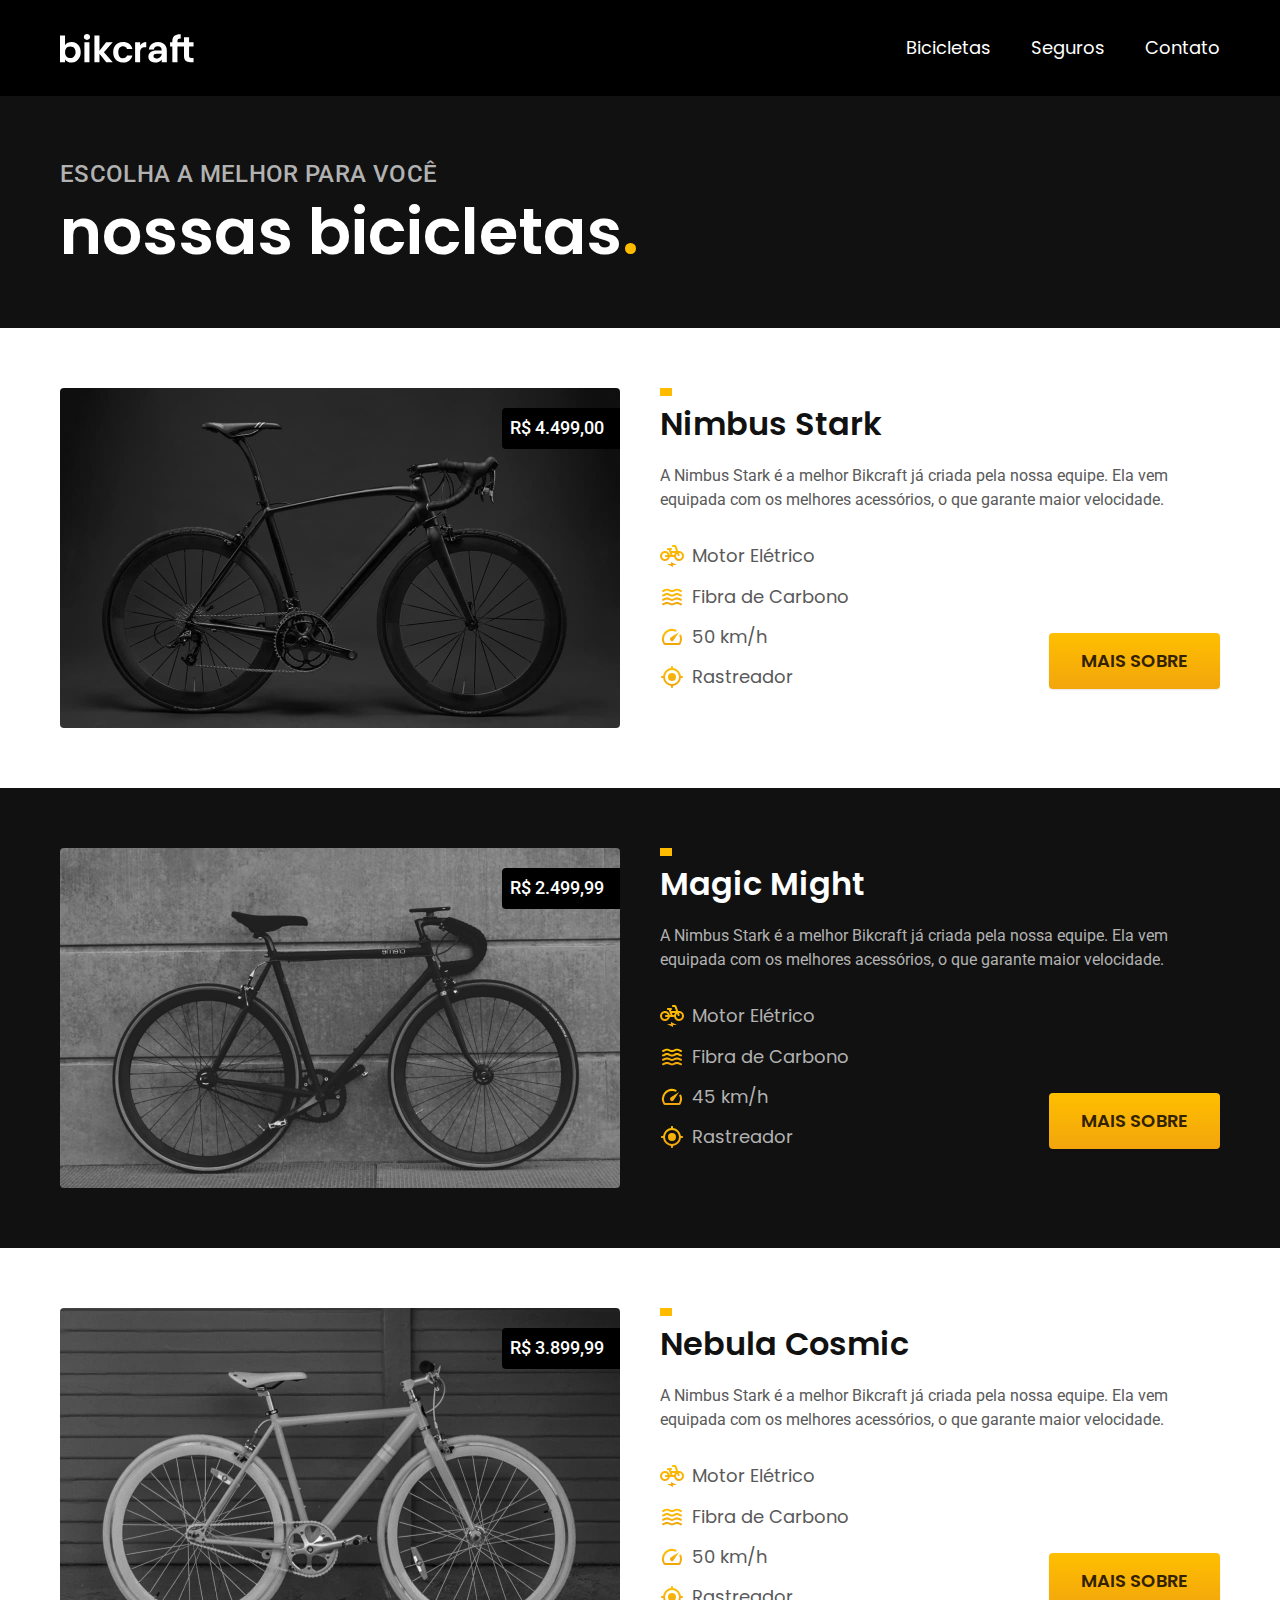
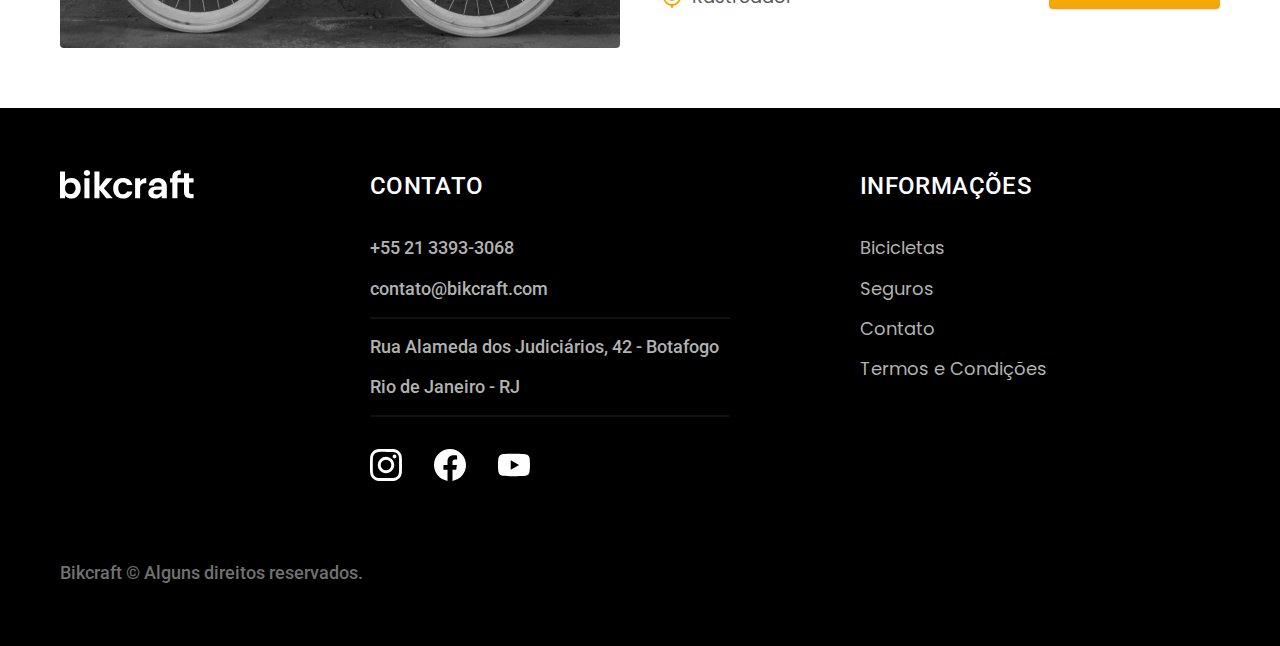
==== bicicletas.html @ 7a1bf6e2 "Inicializando página de bicicletas" ====
<!DOCTYPE html>
<html lang="pt-br">
<head>
  <meta charset="UTF-8">
  <meta http-equiv="X-UA-Compatible" content="IE=edge">
  <meta name="viewport" content="width=device-width, initial-scale=1.0">
  <meta name ="description" content="Termos e Condições">
    <link rel="stylesheet" href="css/style.css">
    <link rel="preconnect" href="https://fonts.googleapis.com">
    <link rel="preconnect" href="https://fonts.gstatic.com" crossorigin>
    <link href="https://fonts.googleapis.com/css2?family=Baloo+2:wght@400;500;600;700&family=IBM+Plex+Mono:ital,wght@0,100;0,200;0,300;0,400;0,500;0,600;0,700;1,100;1,200;1,300;1,400;1,500;1,600;1,700&family=Poppins:wght@400;600&family=Roboto:wght@400;500&display=swap" rel="stylesheet">
    <link rel="preconnect" href="https://fonts.googleapis.com">
    <link rel="preconnect" href="https://fonts.gstatic.com" crossorigin>
    <link href="https://fonts.googleapis.com/css2?family=Baloo+2:wght@400;500;600;700&family=IBM+Plex+Mono:ital,wght@0,100;0,200;0,300;0,400;0,500;0,600;0,700;1,100;1,200;1,300;1,400;1,500;1,600;1,700&family=Merriweather:ital,wght@1,900&family=Poppins:wght@400;600&family=Roboto:ital@0;1&display=swap" rel="stylesheet">
  <title>Bicicletas | Bikcraft</title>
</head>
<body id="bicicletas">
  <header class="header-bg">
    <div class="header-container container">
      <a href="./">
        <img src="./img/bikcraft.svg" alt="Logomarca Bikcraft">
      </a>
      <!--Navegação primária do site-->
      <nav aria-label="primaria">
        <ul class="header-menu font-1-m cor-0">
          <li><a href="./bicicletas.html">Bicicletas</a></li>
          <li><a href="./seguros.html">Seguros</a></li>
          <li><a href="./contato.html">Contato</a></li>
        </ul>
      </nav>
    </div>
  </header>

  <main>
    <div class="titulo-bg">
      <div class="titulo container">
        <p class="font-2-l-b cor-5">Escolha a melhor para você</p>
        <h1 class="font-1-xxl cor-0">nossas bicicletas<span class="cor-p1">.</span></h1>
      </div>
    </div>

      <div class="bicicletas container">
        <div class="bicicletas-imagem">
          <img src="./img/bicicletas/nimbus.jpg" alt="Bicicleta preta Nimbus">
          <span class="font-2-m cor-0">R$ 4.499,00</span>
        </div>

        <div class="bicicletas-conteudo">
          <h2 class="font-1-xl">Nimbus Stark</h2>
          <p class="font-2-s cor-8">A Nimbus Stark é a melhor Bikcraft já criada pela nossa equipe. Ela vem equipada com os melhores acessórios, o que garante maior velocidade.</p>
          <ul class="font-1-m cor-8">
            <li>
              <img src="./img/icones/eletrica.svg" alt="">
              Motor Elétrico
            </li>

            <li>
              <img src="./img/icones/carbono.svg" alt="">
              Fibra de Carbono
            </li>

            <li>
              <img src="./img/icones/velocidade.svg" alt="">
              50 km/h
            </li>

            <li>
              <img src="./img/icones/rastreador.svg" alt="">
              Rastreador
            </li>
          </ul>
          <a class="botao seta" href="./bicicletas/nimbus.html">Mais Sobre</a>
        </div>
      </div>
  

    <div class="bicicletas-bg">
      <div class="bicicletas container">
        <div class="bicicletas-imagem">
          <img src="./img/bicicletas/magic.jpg" alt="Bicicleta preta Magic">
          <span class="font-2-m cor-0">R$ 2.499,99</span>
        </div>

        <div class="bicicletas-conteudo">
          <h2 class="font-1-xl cor-0">Magic Might</h2>
          <p class="font-2-s cor-5">A Nimbus Stark é a melhor Bikcraft já criada pela nossa equipe. Ela vem equipada com os melhores acessórios, o que garante maior velocidade.</p>
          <ul class="font-1-m cor-5">
            <li>
              <img src="./img/icones/eletrica.svg" alt="">
              Motor Elétrico
            </li>

            <li>
              <img src="./img/icones/carbono.svg" alt="">
              Fibra de Carbono
            </li>

            <li>
              <img src="./img/icones/velocidade.svg" alt="">
              45 km/h
            </li>

            <li>
              <img src="./img/icones/rastreador.svg" alt="">
              Rastreador
            </li>
          </ul>
          <a class="botao seta" href="./bicicletas/magic.html">Mais Sobre</a>
        </div>
      </div>
    </div>

    <div class="bicicletas container">
        <div class="bicicletas-imagem">
          <img src="./img/bicicletas/nebula.jpg" alt="Bicicleta branca Nebula">
          <span class="font-2-m cor-0">R$ 3.899,99</span>
        </div>

        <div class="bicicletas-conteudo">
          <h2 class="font-1-xl">Nebula Cosmic</h2>
          <p class="font-2-s cor-8">A Nimbus Stark é a melhor Bikcraft já criada pela nossa equipe. Ela vem equipada com os melhores acessórios, o que garante maior velocidade.</p>
          <ul class="font-1-m cor-8">
            <li>
              <img src="./img/icones/eletrica.svg" alt="">
              Motor Elétrico
            </li>

            <li>
              <img src="./img/icones/carbono.svg" alt="">
              Fibra de Carbono
            </li>

            <li>
              <img src="./img/icones/velocidade.svg" alt="">
              50 km/h
            </li>

            <li>
              <img src="./img/icones/rastreador.svg" alt="">
              Rastreador
            </li>
          </ul>
          <a class="botao seta" href="./bicicletas/nebula.html">Mais Sobre</a>
      </div>
      </div>
  </main>

  <footer class="footer-bg">
    <div class="footer container">
      <img src="./img/bikcraft.svg" alt="Bikcraft">
      <div class="footer-contato">
        <h3 class="font-2-l-b cor-0">Contato</h3>
        <ul class="font-2-m cor-5">
          <li><a href="tel:+552133933068">+55 21 3393-3068</a></li><!-- com o href assim pelo celular ao clicar no link direciona para ligar para o número-->
          <li><a href="mailto:contato@bikcraft.com">contato@bikcraft.com</a></li>
          <li>Rua Alameda dos Judiciários, 42 - Botafogo</li>
          <li>Rio de Janeiro - RJ</li>
        </ul>
        <div class="footer-redes">
          <a href="./">
            <img src="./img/redes/instagram.svg" class="img-icone" alt="Instagram">
          </a>

          <a href="./">
            <img src="./img/redes/facebook.svg" class="img-icone" alt="Facebook">
          </a>

          <a href="./">
            <img src="./img/redes/youtube.svg" class="img-icone" alt="Youtube">
          </a>
        </div>
      </div>

      <div class="footer-informacoes">
        <h3 class="font-2-l-b cor-0">Informações</h3>
        <nav>
          <ul class="font-1-m cor-5">
            <li><a href="./bicicletas.html">Bicicletas</a></li>
            <li><a href="./seguros.html">Seguros</a></li>
            <li><a href="./contato.html">Contato</a></li>
            <li><a href="./termos.html">Termos e Condições</a></li>
          </ul>
        </nav>
      </div>
      <p class="footer-copy font-2-m cor-6">Bikcraft © Alguns direitos reservados.</p>
    </div>
  </footer>
</body>
</html>
---- css/style.css ----
/*Importando tudo diretamente no style*/
@import"../css/global/header.css";
@import"../css/global/footer.css";
@import"../css/global/global.css";


@import"../css/utilidades/tipografia.css";
@import"../css/utilidades/cores.css";

/*Utilidades*/
@import"../css/utilidades/componentes.css";

/*Bicicletas*/
@import"../css/bicicletas/bicicletas-lista.css";
@import"../css/bicicletas/bicicletas.css";

/*Página home*/
@import"../css/home/introducao.css";
@import"../css/home/tecnologia.css";
@import"../css/home/parceiros.css";
@import"../css/home/depoimento.css";

/*Seguros*/
@import"../css/seguros/seguros.css";

/*Termos*/
@import"../css/termos/termos.css";
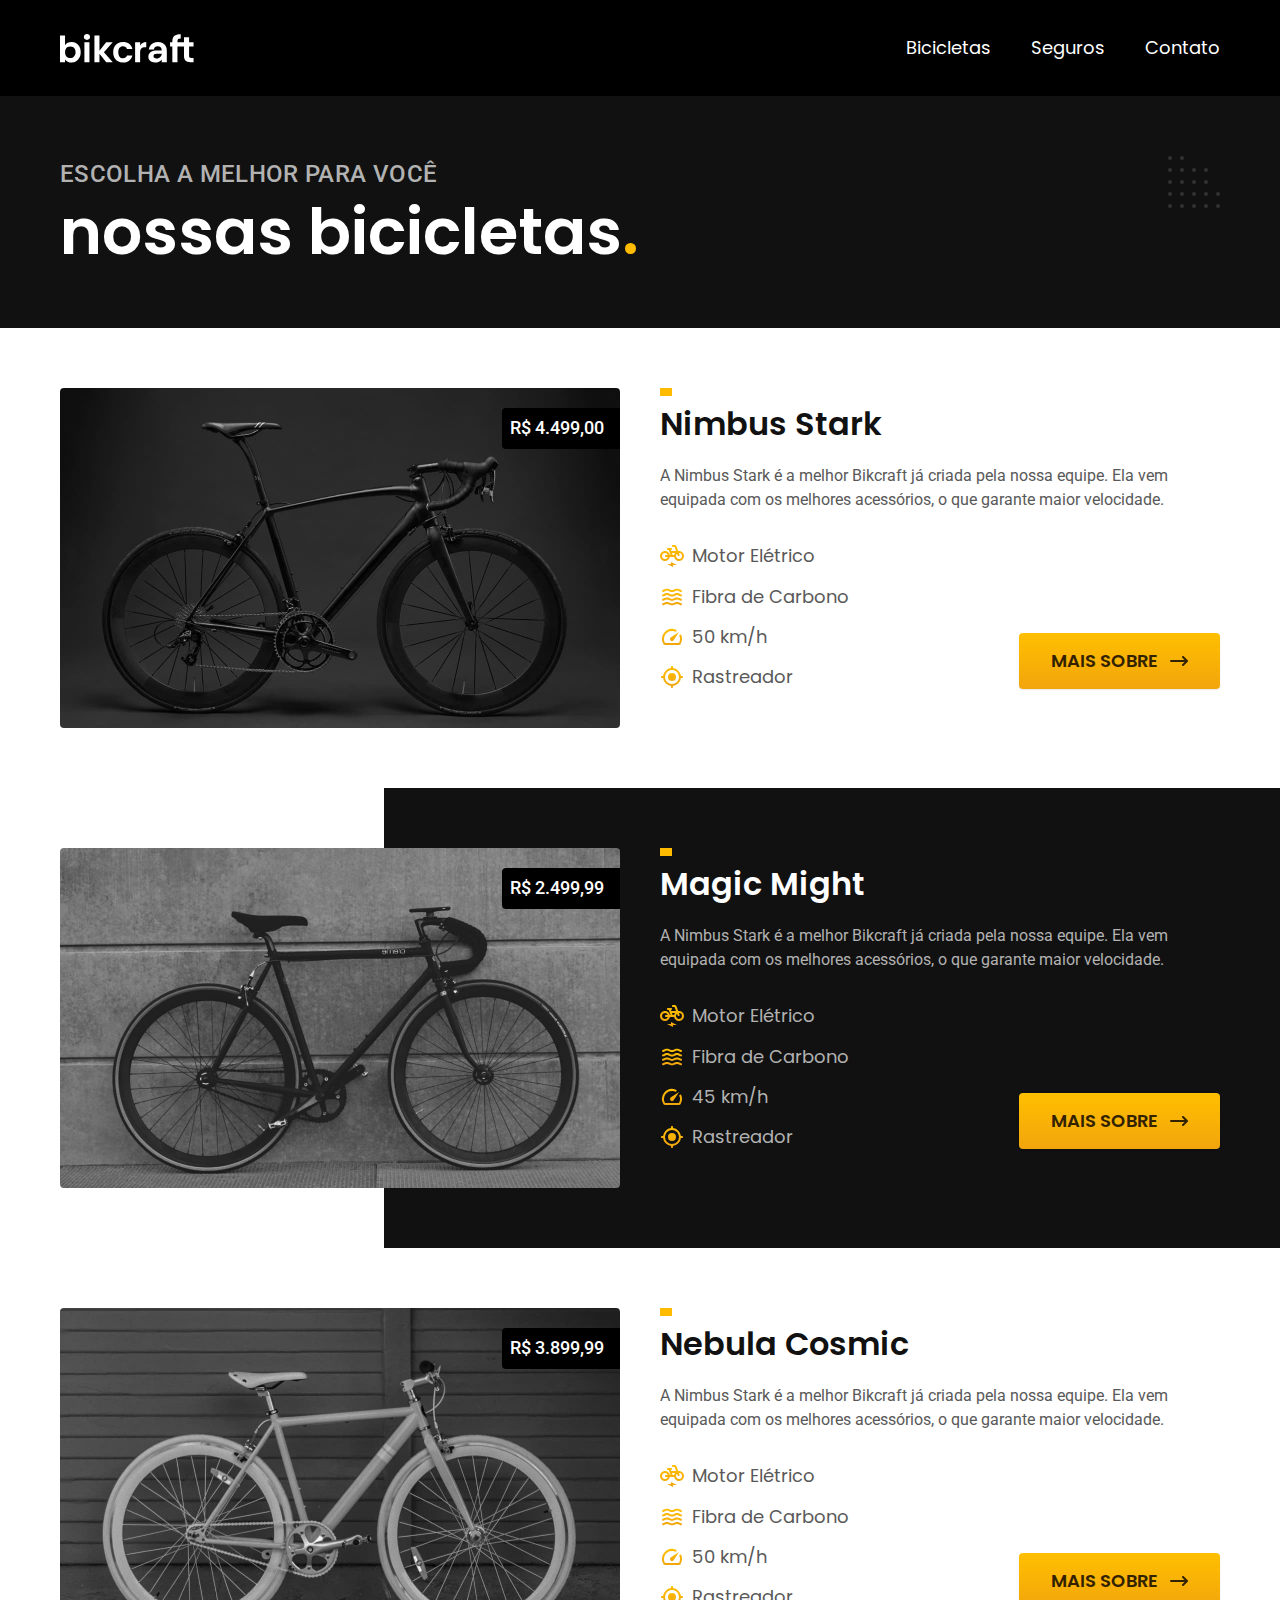
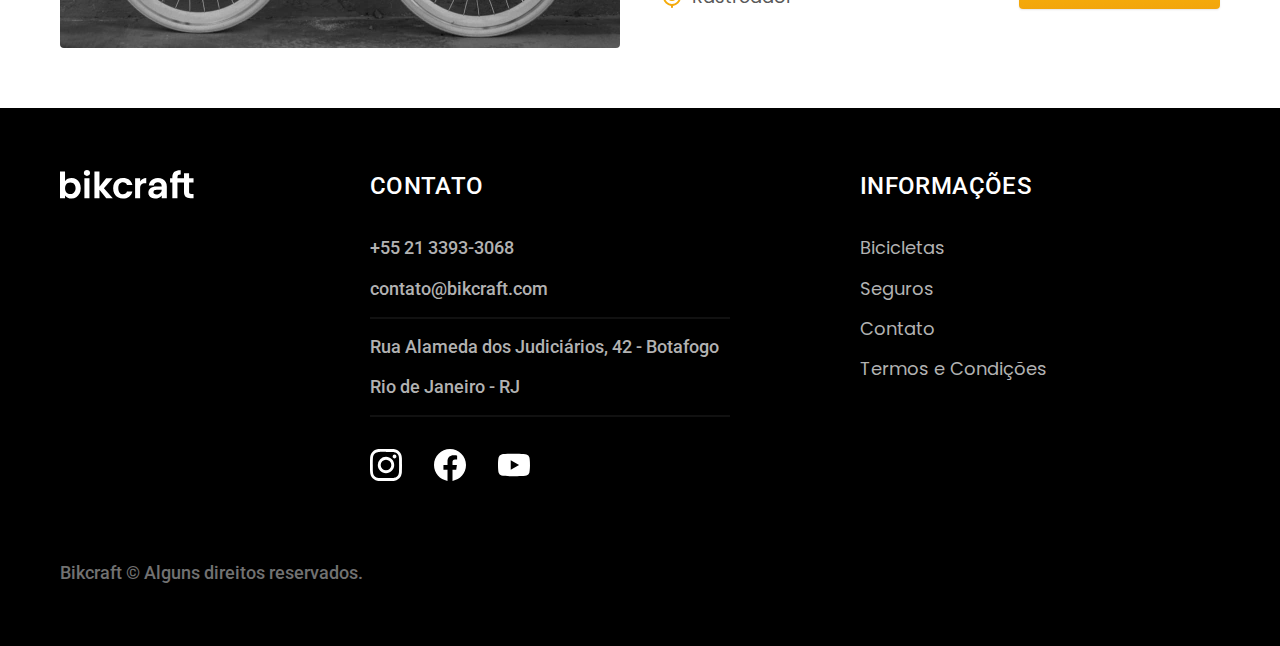
==== commit 6e067ec1: "Alterações de acessibilidade" ====
--- a/bicicletas.html
+++ b/bicicletas.html
@@ -4,7 +4,8 @@
   <meta charset="UTF-8">
   <meta http-equiv="X-UA-Compatible" content="IE=edge">
   <meta name="viewport" content="width=device-width, initial-scale=1.0">
-  <meta name ="description" content="Termos e Condições">
+  <meta name ="description" content="Bicicletas">
+    <link rel="preload" href="css/style.css" as="style">
     <link rel="stylesheet" href="css/style.css">
     <link rel="preconnect" href="https://fonts.googleapis.com">
     <link rel="preconnect" href="https://fonts.gstatic.com" crossorigin>
--- a/css/style.css
+++ b/css/style.css
@@ -9,10 +9,15 @@
 
 /*Utilidades*/
 @import"../css/utilidades/componentes.css";
+@import"../css/utilidades/formulario.css";
 
 /*Bicicletas*/
 @import"../css/bicicletas/bicicletas-lista.css";
 @import"../css/bicicletas/bicicletas.css";
+
+/*Bicicleta*/
+@import"../bicicleta/bicicleta.css";
+@import"../bicicleta/seguro.css";
 
 /*Página home*/
 @import"../css/home/introducao.css";
@@ -22,6 +27,17 @@
 
 /*Seguros*/
 @import"../css/seguros/seguros.css";
+@import"../css/seguros/vantagens.css";
+@import"../css/seguros/perguntas.css";
+
+/*Contato*/
+@import"../css/contato/contato.css";
+@import"../css/contato/lojas.css";
+@import"../css/contato/formulario.css";
+
+/*Orçamento*/
+@import"../css/orcamento/orcamento.css";
+
 
 /*Termos*/
 @import"../css/termos/termos.css";
--- a/css/style.css
+++ b/css/style.css
@@ -9,10 +9,15 @@
 
 /*Utilidades*/
 @import"../css/utilidades/componentes.css";
+@import"../css/utilidades/formulario.css";
 
 /*Bicicletas*/
 @import"../css/bicicletas/bicicletas-lista.css";
 @import"../css/bicicletas/bicicletas.css";
+
+/*Bicicleta*/
+@import"../bicicleta/bicicleta.css";
+@import"../bicicleta/seguro.css";
 
 /*Página home*/
 @import"../css/home/introducao.css";
@@ -22,6 +27,17 @@
 
 /*Seguros*/
 @import"../css/seguros/seguros.css";
+@import"../css/seguros/vantagens.css";
+@import"../css/seguros/perguntas.css";
+
+/*Contato*/
+@import"../css/contato/contato.css";
+@import"../css/contato/lojas.css";
+@import"../css/contato/formulario.css";
+
+/*Orçamento*/
+@import"../css/orcamento/orcamento.css";
+
 
 /*Termos*/
 @import"../css/termos/termos.css";
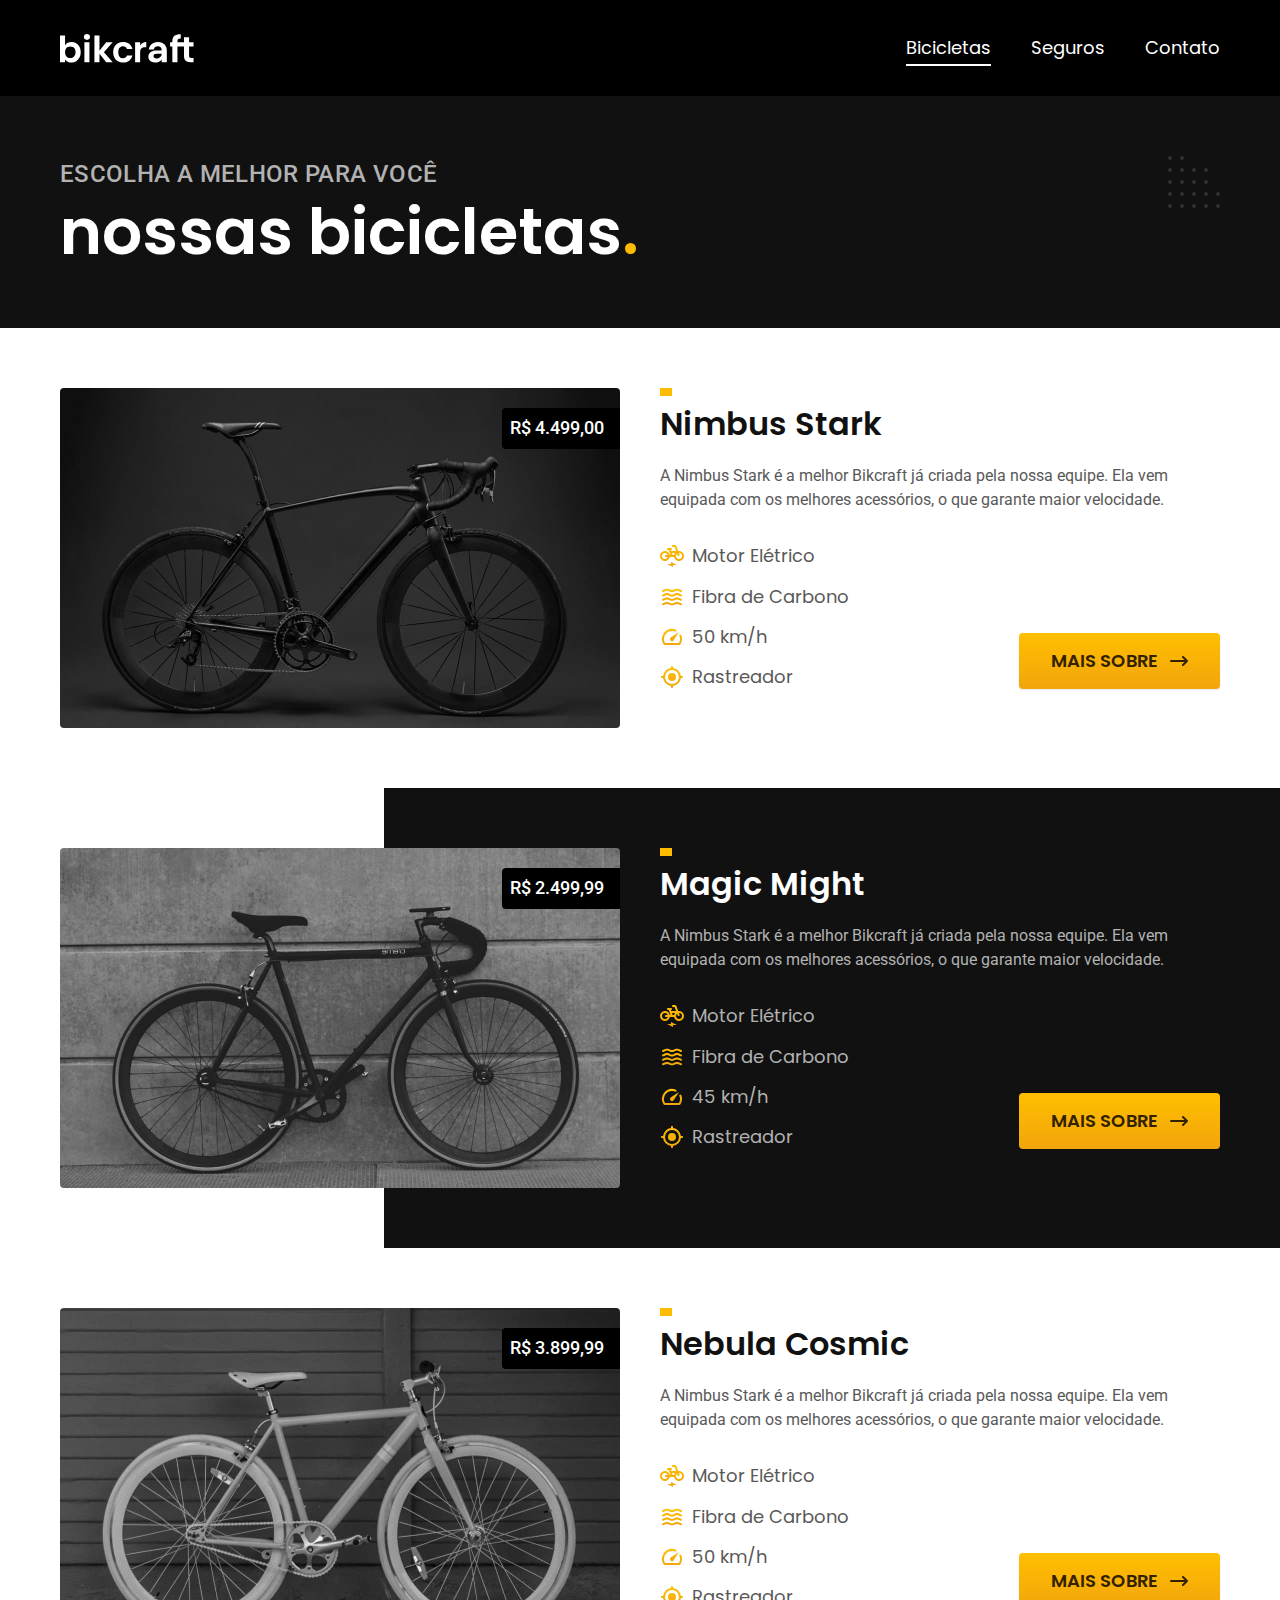
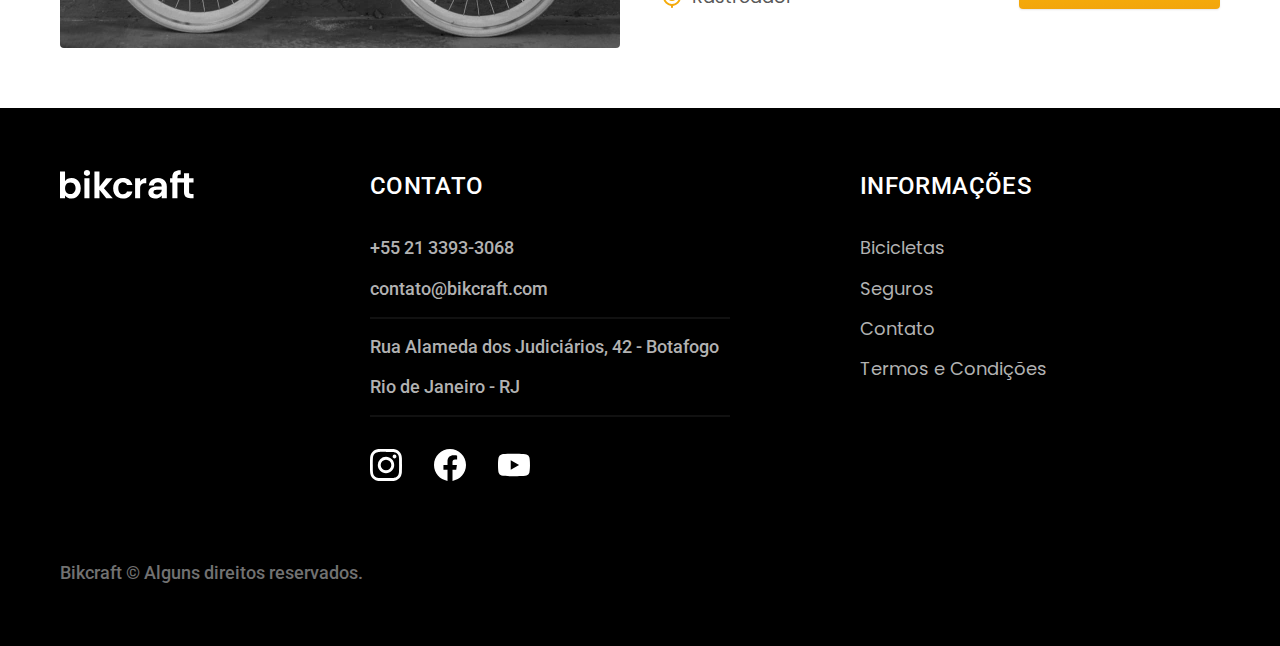
==== commit dccfec19: "Pasta js adicionada e função para deixar menu ativo inclusa" ====
--- a/bicicletas.html
+++ b/bicicletas.html
@@ -186,5 +186,6 @@
       <p class="footer-copy font-2-m cor-6">Bikcraft © Alguns direitos reservados.</p>
     </div>
   </footer>
-</body>
+<script src="./js/script.js"></script>
+  </body>
 </html>